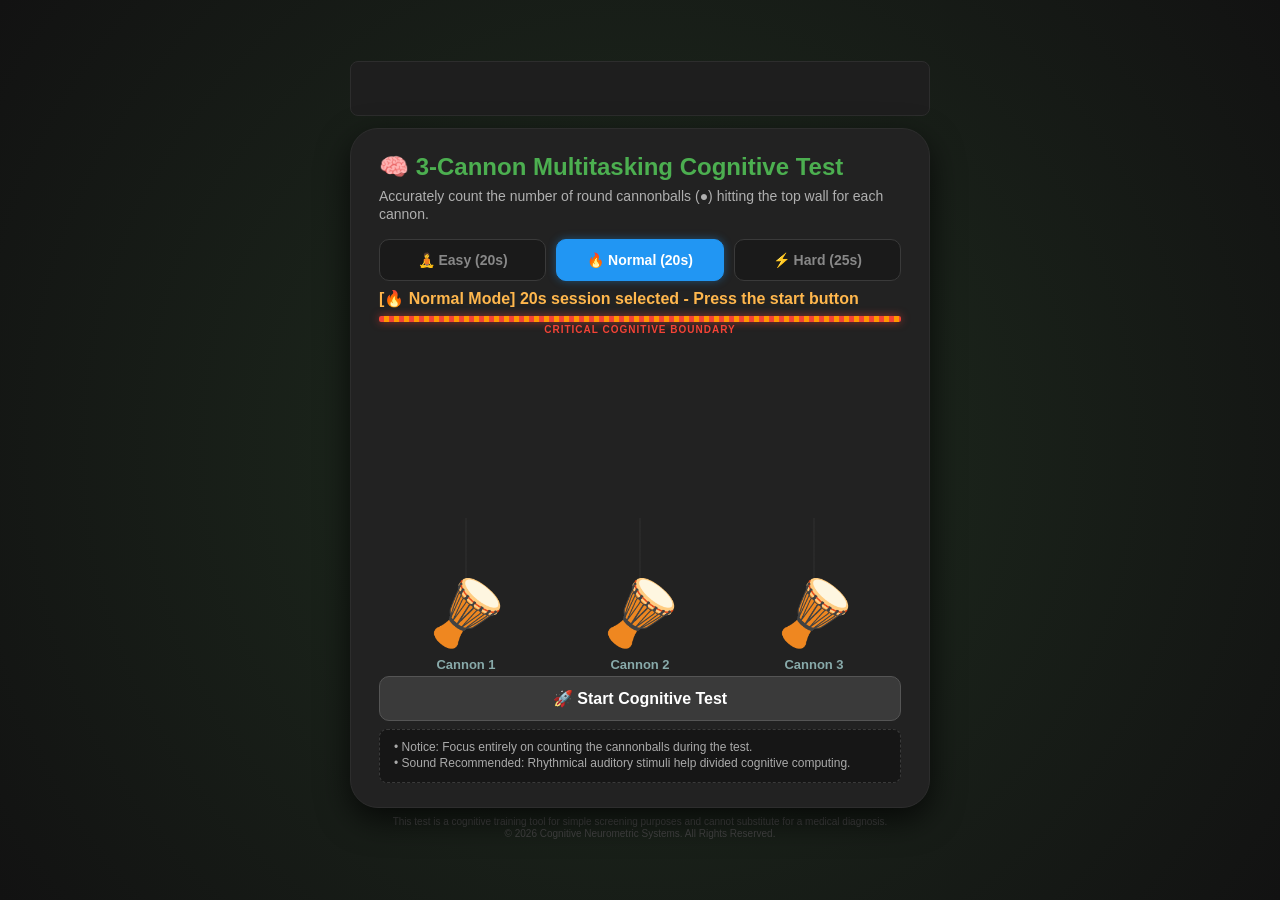
==== cannon/index.html @ 0e3fb5bd "main" ====
<!DOCTYPE html>
<html lang="ko">
<head>
    <meta charset="UTF-8">
    <meta name="viewport" content="width=device-width, initial-scale=1.0, user-scalable=no, viewport-fit=cover">
    <title>3-대포 멀티태스킹 뇌 피지컬 검사 (Cognitive Test)</title>
    <link rel="stylesheet" href="style.css">
</head>
<body>

    <div class="top-ad-container"></div>

    <div id="game-container">
        
        <!-- 1. 플레이 및 준비 대기 화면 -->
        <div id="play-screen">
            <div class="text-left-group">
                <h1 class="title-text" id="cannon-main-title">🧠 3-대포 멀티태스킹 인지 검사</h1>
                <p class="desc-text" id="cannon-main-desc">상단 벽에 부딪히는 동그란 포탄(●)의 개수를 대포별로 정확히 세어보세요.</p>
                
                <div class="difficulty-group">
                    <button id="diff-btn-easy" class="diff-btn">🧘 쉬움 (20초)</button>
                    <button id="diff-btn-normal" class="diff-btn active">🔥 일반 (20초)</button>
                    <button id="diff-btn-hard" class="diff-btn">⚡ 어려움 (25초)</button>
                </div>

                <div id="status-text">[🔥 일반 모드] 20초 세션 선택됨 - 시작 버튼을 누르세요</div>
            </div>

            <div class="upper-barrier">
                <div class="barrier-line"></div>
                <div class="barrier-text" id="cannon-boundary-text">CRITICAL COGNITIVE BOUNDARY</div>
            </div>

            <div class="cannon-area">
                <div class="cannon-wrapper">
                    <div id="cannon-0" class="cannon">🪘</div>
                    <div class="cannon-label" id="cannon-label-0">1번 대포</div>
                    <div id="ball-zone-0" class="ball-path-zone"></div>
                </div>

                <div class="cannon-wrapper">
                    <div id="cannon-1" class="cannon">🪘</div>
                    <div class="cannon-label" id="cannon-label-1">2번 대포</div>
                    <div id="ball-zone-1" class="ball-path-zone"></div>
                </div>

                <div class="cannon-wrapper">
                    <div id="cannon-2" class="cannon">🪘</div>
                    <div class="cannon-label" id="cannon-label-2">3번 대포</div>
                    <div id="ball-zone-2" class="ball-path-zone"></div>
                </div>
            </div>

            <div id="lobby-intro-zone" style="width:100%;">
                <button id="start-btn" class="btn">🚀 뇌 피지컬 검사 시작</button>
                <div class="device-guide-box">
                    <span id="guide-focus">• 안내: 검사 중에는 포탄을 세는 데만 집중하세요.</span><br>
                    <span id="guide-sound">• 소리 권장: 리드미컬한 청각 자극이 분할 인지 연산에 도움을 줍니다.</span>
                </div>
            </div>
        </div>

        <!-- 2. 수량 마킹 입력 화면 -->
        <div id="input-screen">
            <div class="text-left-group">
                <h1 class="title-text" id="input-title" style="color:#2196F3;">📝 수량 마킹 단계</h1>
                <p class="desc-text" id="input-desc" style="margin-bottom:8px;">각 대포가 발사하여 벽에 충돌시킨 포탄의 정확한 총개수를 지정해 주세요.</p>
            </div>

            <div style="flex: 1; display: flex; flex-direction: column; justify-content: center; gap: 4px;">
                <div class="choice-row">
                    <div class="choice-title" id="choice-label-0">🪘 1번 대포 발사 수량 선택</div>
                    <div id="group-0" class="btn-group"></div>
                </div>
                <div class="choice-row">
                    <div class="choice-title" id="choice-label-1">🪘 2번 대포 발사 수량 선택</div>
                    <div id="group-1" class="btn-group"></div>
                </div>
                <div class="choice-row">
                    <div class="choice-title" id="choice-label-2">🪘 3번 대포 발사 수량 선택</div>
                    <div id="group-2" class="btn-group"></div>
                </div>
            </div>

            <button id="submit-btn" class="btn" style="background-color:#4caf50; border-color:#43a047;" disabled>📊 내 두뇌 스펙트럼 확인하기</button>
        </div>

        <!-- 3. 결과 리포트 화면 -->
        <div id="result-screen">
            <div class="text-left-group">
                <h1 class="title-text" id="result-title">📊 종합 진단 리포트</h1>
                <p id="result-meta" class="desc-text" style="color:#888;"></p>
            </div>

            <div style="flex:1; display:flex; flex-direction:column; justify-content:center;">
                <div id="result-score" style="font-size:14px; font-weight:bold; line-height:1.4; white-space:pre-line; color:#ffffff; margin-bottom:12px;"></div>
                
                <div class="choice-row" style="background:#151515; border-color:#252525; padding:12px 14px; border-radius:8px;">
                    <div class="choice-title" id="result-rt-title" style="color:#ffb74d; font-size:13px; font-weight:bold; margin-bottom:6px;">📈 최근 한 달간(4주)의 두뇌 인지 관리 보고서</div>
                    <div id="result-rt" class="result-data-box" style="font-size:12px; line-height:1.6; color:#ddd;"></div>
                </div>
            </div>

            <div style="width:100%;">
                <button id="share-btn" class="btn">🔗 뇌지컬 결과 복사하기 (카톡 자랑용)</button>
                <button id="retry-btn" class="btn">🔄 다음 세션 반복 훈련하기</button>
                <div id="ad-notice-text" style="display:none; font-size:9px; color:#666; margin-top:4px; font-weight:bold;">뇌 휴식을 위해 임시 광고 동기화 중... 잠시만 기다려주세요.</div>
            </div>
        </div>

    </div>

    <footer class="legal-footer">
        <p id="footer-warning">본 검사는 간이 스크리닝 목적의 인지 훈련 도구이며, 의학적 진단을 대체할 수 없습니다.</p>
        <p>© 2026 Cognitive Neurometric Systems. All Rights Reserved.</p>
    </footer>

    <!-- 스크립트 종속성 호출 순서 최적화 -->
    <script src="./js/i18n-cannon.js"></script>
    <script src="./js/cannon-config.js"></script>
    <script src="./js/cannon-core.js"></script>
    <script src="./js/cannon-ui.js"></script>
    
    <script>
        window.addEventListener('DOMContentLoaded', () => {
            // 🌟 1. 로컬스토리지 언어 설정 강제 팩 동기화 (최우선순위)
            if (typeof i18n !== 'undefined') {
                const savedLang = localStorage.getItem('global_lang') || 'en'; // 기본폴백 en
                i18n.setLang(savedLang);
                i18n.updateUITranslations(); // 즉시 영어 치환
            }

            // 2. 외부 게임 엔진 기본 난이도 세션 구동
            if (typeof setDifficulty === 'function') {
                setDifficulty('normal');
            }

            // 난이도 변경 버튼 리스너 바인딩 및 자동 동기화
            document.getElementById('diff-btn-easy').addEventListener('click', () => {
                if (typeof setDifficulty === 'function') setDifficulty('easy');
            });
            document.getElementById('diff-btn-normal').addEventListener('click', () => {
                if (typeof setDifficulty === 'function') setDifficulty('normal');
            });
            document.getElementById('diff-btn-hard').addEventListener('click', () => {
                if (typeof setDifficulty === 'function') setDifficulty('hard');
            });

            document.getElementById('start-btn').addEventListener('click', () => {
                if (typeof startCannonGame === 'function') startCannonGame();
            });
            document.getElementById('submit-btn').addEventListener('click', () => {
                if (typeof submitCannonAnswer === 'function') submitCannonAnswer();
            });
            document.getElementById('retry-btn').addEventListener('click', () => {
                if (typeof resetGame === 'function') resetGame();
            });
            document.getElementById('share-btn').addEventListener('click', () => {
                if (typeof copyToClipboard === 'function') copyToClipboard();
            });
        });
    </script>
</body>
</html>
---- cannon/style.css ----
* {
    box-sizing: border-box;
    -webkit-tap-highlight-color: transparent;
}

body {
    background-color: #121212;
    color: #ffffff;
    font-family: '-apple-system', BlinkMacSystemFont, 'Malgun Gothic', sans-serif;
    display: flex;
    flex-direction: column;
    align-items: center;        
    justify-content: center; 
    min-height: 100dvh;
    height: 100dvh; 
    overflow: hidden; 
    margin: 0;
    padding: 8px;
}

.top-ad-container {
    width: 100%;
    max-width: 420px;
    height: 45px; 
    margin-bottom: 8px;
    background-color: #1e1e1e;
    display: flex;
    align-items: center;
    justify-content: center;
    border-radius: 8px;
    border: 1px solid #2d2d2d;
    flex-shrink: 0;
}

#game-container {
    width: 100%;
    max-width: 420px; 
    height: calc(100dvh - 65px); 
    max-height: 540px; 
    background: #222222; 
    padding: 12px 16px; 
    border-radius: 20px; 
    box-shadow: 0 12px 32px rgba(0,0,0,0.7);
    position: relative;
    text-align: center;
    display: flex;
    flex-direction: column;
    justify-content: space-between; 
    overflow: hidden;
    border: 1px solid #2d2d2d;
}

#play-screen, #input-screen, #result-screen {
    width: 100%;
    height: 100%;
    display: flex;
    flex-direction: column;
    justify-content: space-between;
}

.text-left-group { text-align: left; width: 100%; }
.title-text { font-size: 17px; margin: 0 0 2px 0; color: #4caf50; font-weight: bold; }
.desc-text { font-size: 11px; color: #b0b0b0; margin: 0 0 2px 0; line-height: 1.35; }
#status-text { font-size: 12.5px; margin: 4px 0; font-weight: bold; color: #ffb74d; }

/* ==========================================================================
   ⚙️ [난이도 버튼 그룹] 전 연령대 맞춤형 3단계 탭 레이아웃 (모바일)
   ========================================================================== */
.difficulty-group {
    display: flex;
    justify-content: space-between;
    gap: 6px;
    margin: 8px 0 2px 0;
    width: 100%;
    flex-shrink: 0;
}
.diff-btn {
    flex: 1;
    padding: 8px 0;
    font-size: 11.5px;
    font-weight: bold;
    border-radius: 8px;
    border: 1px solid #3a3a3a;
    background: #1a1a1a;
    color: #888888;
    cursor: pointer;
    transition: all 0.2s ease;
}
/* 일반 모드 선택 시 활성화 상태 */
.diff-btn.active {
    color: #fff;
    background: #2196F3;
    border-color: #2196F3;
    box-shadow: 0 0 8px rgba(33, 150, 243, 0.4);
}
/* 실버 모드 선택 시 활성화 상태 */
#diff-btn-easy.active {
    color: #fff;
    background: #4caf50;
    border-color: #4caf50;
    box-shadow: 0 0 8px rgba(76, 175, 80, 0.4);
}
/* 천재 모드 선택 시 활성화 상태 */
#diff-btn-hard.active {
    color: #fff;
    background: #e91e63;
    border-color: #e91e63;
    box-shadow: 0 0 8px rgba(233, 30, 99, 0.4);
}

/* 상단 물리 장벽 디자인 */
.upper-barrier {
    width: 100%;
    position: relative;
    margin-top: 4px;
    flex-shrink: 0;
}
.barrier-line {
    width: 100%;
    height: 4px;
    background: linear-gradient(90deg, #f44336 25%, #ff9800 25%, #ff9800 50%, #f44336 50%, #f44336 75%, #ff9800 75%);
    background-size: 20px 4px;
    border-radius: 2px;
    box-shadow: 0 0 8px rgba(244, 67, 54, 0.6);
}
.barrier-text {
    font-size: 8px;
    color: #f44336;
    font-weight: bold;
    letter-spacing: 1px;
    text-align: center;
    margin-top: 2px;
}

/* 대포 구역 */
.cannon-area {
    display: flex;
    justify-content: space-around;
    align-items: flex-end;
    position: relative;
    width: 100%;
    flex: 1; 
    margin: 4px 0; 
}
.cannon-wrapper { display: flex; flex-direction: column; align-items: center; width: 80px; position: relative; z-index: 5; transition: opacity 0.3s ease; }
.cannon { font-size: 42px; transition: transform 0.1s ease-out; user-select: none; margin-bottom: 2px; transform-origin: bottom center; }
.recoil { transform: translateY(6px) scaleY(0.75); }
.cannon-label { font-size: 10px; color: #8aa; font-weight: bold; }

/* ==========================================================================
   🌙 [가시성 개선 & 시각 보호] 은은한 달빛 포탄 및 세로 트랙 레일
   ========================================================================== */
.ball-path-zone { 
    position: absolute; 
    bottom: 52px; 
    width: 100%; 
    height: calc(100% - 14px); 
    pointer-events: none; 
    display: flex; 
    justify-content: center;
    /* 눈 피로를 막기 위해 아주 옅은 미세 화이트 레일 라인을 깔아 시선 집중을 돕습니다 */
    background: linear-gradient(90deg, transparent 49%, rgba(255, 255, 255, 0.03) 49%, rgba(255, 255, 255, 0.03) 51%, transparent 51%);
}

.ball { 
    position: absolute; 
    font-size: 26px; /* 포탄을 눈에 잘 띄도록 기존보다 큼직하게 유지 */
    bottom: 0; 
    color: #fcfaf2; /* 💡 자극적인 연두색 대신 부드럽고 차분한 달빛 우유빛 아이보리 백색 선택 */
    animation: fly-dynamic linear forwards; 
    user-select: none; 
    z-index: 10; 
    /* 눈부심 없는 부드러운 화이트 음영 광채로 외곽 경계선을 뚜렷하게 분리 */
    text-shadow: 0 0 6px rgba(255, 255, 255, 0.6);
    filter: drop-shadow(0 2px 5px rgba(0, 0, 0, 0.6));
}

@keyframes fly-dynamic {
    0% { transform: translateY(0) scale(0.85); opacity: 1; }
    12% { opacity: 1; }
    90% { opacity: 1; transform: translateY(calc(var(--travel-dist) * 0.9)) scale(1); }
    100% { 
        transform: translateY(var(--travel-dist)) scale(1.02); 
        opacity: 1; 
    }
}

/* 💥 벽 충돌 폭발 이펙트 부모 틀 정렬 */
.burst-effect {
    position: absolute;
    width: 1px;
    height: 1px;
    pointer-events: none;
    z-index: 99;
}
.particle {
    position: absolute;
    font-size: 14px;
    user-select: none;
    transform: translate(-50%, -50%); 
    animation: explode 0.28s cubic-bezier(0.1, 0.8, 0.4, 1) forwards;
}
@keyframes explode {
    0% { transform: translate(-50%, -50%) scale(0.3); opacity: 1; }
    15% { transform: translate(-50%, -50%) scale(1.2); opacity: 1; }
    100% { transform: translate(calc(-50% + var(--mx)), calc(-50% + var(--my))) scale(0.4); opacity: 0; }
}

.shake-screen { animation: shake 0.15s linear; }
@keyframes shake {
    0% { transform: translate(0, 0); }
    50% { transform: translate(2px, -1px); } 
    100% { transform: translate(0, 0); }
}

.choice-row { margin: 3px 0; background: #1a1a1a; padding: 6px 10px; border-radius: 8px; text-align: left; border: 1px solid #2a2a2a; }
.choice-title { font-size: 11px; font-weight: bold; margin-bottom: 4px; color: #4caf50; }
.btn-group { display: flex; justify-content: space-between; gap: 5px; }
.num-btn { flex: 1; background-color: #2d2d2d; color: white; border: 1px solid #444; padding: 5px 0; font-size: 12.5px; border-radius: 5px; cursor: pointer; transition: all 0.1s ease; font-weight: bold; }
.num-btn.selected { background-color: #2196F3 !important; border-color: #64b5f6 !important; box-shadow: 0 0 8px rgba(33, 150, 243, 0.5); }

.btn { width: 100%; background-color: #3a3a3a; color: white; border: 1px solid #555; padding: 8px 0; font-size: 13.5px; cursor: pointer; border-radius: 8px; transition: all 0.2s ease; font-weight: bold; flex-shrink: 0; }
.btn:disabled { opacity: 0.3; cursor: not-allowed; }
#share-btn { background-color: #2196F3; border-color: #1e88e5; margin-bottom: 4px; }
.result-data-box { margin: 4px 0; line-height: 1.35; font-size: 12px; font-weight: bold; }
.device-guide-box { margin-top: 4px; padding: 5px 8px; background: #161616; border: 1px dashed #3a3a3a; border-radius: 6px; font-size: 9px; line-height: 1.3; color: #aaaaaa; text-align: left; }
.device-guide-box ul { margin: 2px 0 0 0; padding-left: 10px; }
.legal-footer { margin-top: 4px; font-size: 8px; color: #444; text-align: center; line-height: 1.2; width: 100%; max-width: 420px; flex-shrink: 0; }
.legal-footer p { margin: 0; }

/* 🛠️ [수정 완료] 자바스크립트의 display 제어권과 충돌하던 !important 제거 */
#input-screen, #result-screen { display: none; }
#play-screen { display: flex; }

/* ==========================================================================
   [💡 PC 전용 업스케일링 반응형 모드]
   ========================================================================== */
@media (min-width: 768px) {
    body { background: radial-gradient(circle at center, #1f2d1f 0%, #121212 100%); padding: 20px; }
    .top-ad-container { max-width: 580px; height: 55px; margin-bottom: 12px; }
    #game-container { max-width: 580px; height: 680px; max-height: 680px; padding: 24px 28px; border-radius: 28px; }
    .title-text { font-size: 24px; margin-bottom: 6px; }
    .desc-text { font-size: 14px; margin-bottom: 6px; }
    #status-text { font-size: 16px; margin: 8px 0; }
    
    /* PC 환경에서의 난이도 인터페이스 확장 스타일 */
    .difficulty-group { margin: 15px 0 8px 0; gap: 10px; }
    .diff-btn { padding: 12px 0; font-size: 14px; border-radius: 10px; }
    .diff-btn:hover { background-color: #3a3a3a; color: #fff; }

    .upper-barrier { margin-top: 0; margin-bottom: 8px; }
    .barrier-line { height: 6px; }
    .barrier-text { font-size: 10px; }

    .cannon-wrapper { width: 110px; }
    .cannon { font-size: 64px; margin-bottom: 6px; }
    .cannon-label { font-size: 13px; }
    
    .ball-path-zone { 
        bottom: 78px; 
        height: calc(100% - 20px); 
    }
    .ball { font-size: 36px; }

    .choice-row { margin: 6px 0; padding: 10px 16px; border-radius: 12px; }
    .choice-title { font-size: 14px; margin-bottom: 6px; }
    .btn-group { gap: 8px; }
    .num-btn { padding: 8px 0; font-size: 15px; border-radius: 6px; }
    .num-btn:hover { background-color: #3d3d3d; border-color: #666; }
    .btn:hover { background-color: #555; border-color: #777; }
    .btn { padding: 12px 0; font-size: 16px; border-radius: 10px; }
    #share-btn { margin-bottom: 8px; }
    .result-data-box { margin: 8px 0; font-size: 15px; line-height: 1.5; }
    .device-guide-box { margin-top: 8px; padding: 10px 14px; font-size: 12px; border-radius: 8px; }
    .device-guide-box ul { margin-top: 4px; padding-left: 14px; }
    .legal-footer { max-width: 580px; font-size: 10px; margin-top: 8px; }
}

/* 🛠️ [범위 확장] 터치 딜레이 방지 대상을 클릭 가능한 모든 주요 버튼 요소로 지정 */
.diff-btn, .num-btn, .btn {
    touch-action: manipulation;
}
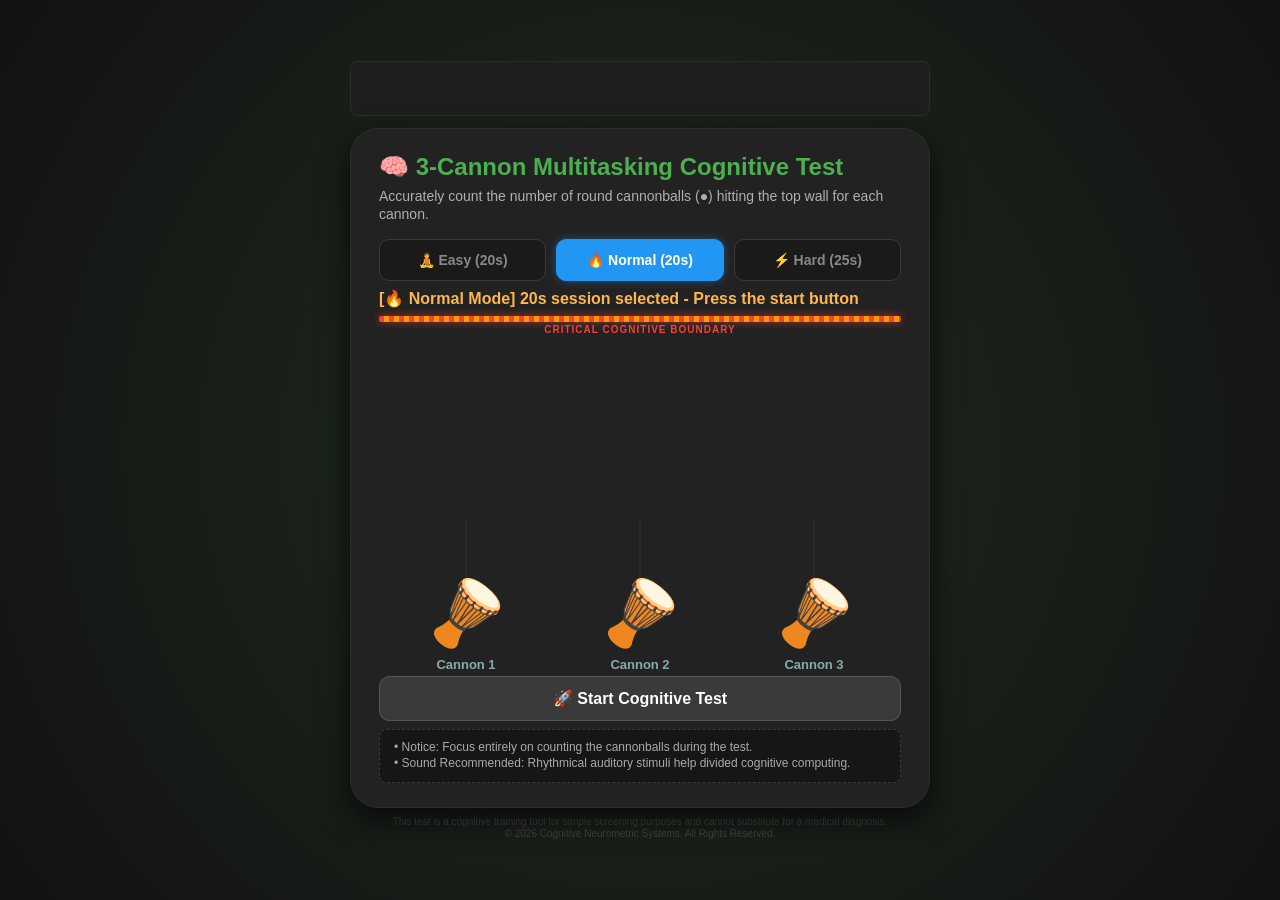
==== commit da52ff75: "update" ====
--- a/cannon/index.html
+++ b/cannon/index.html
@@ -117,6 +117,7 @@
     </footer>
 
     <!-- 스크립트 종속성 호출 순서 최적화 -->
+    <script src="../analytics.js"></script>
     <script src="./js/i18n-cannon.js"></script>
     <script src="./js/cannon-config.js"></script>
     <script src="./js/cannon-core.js"></script>
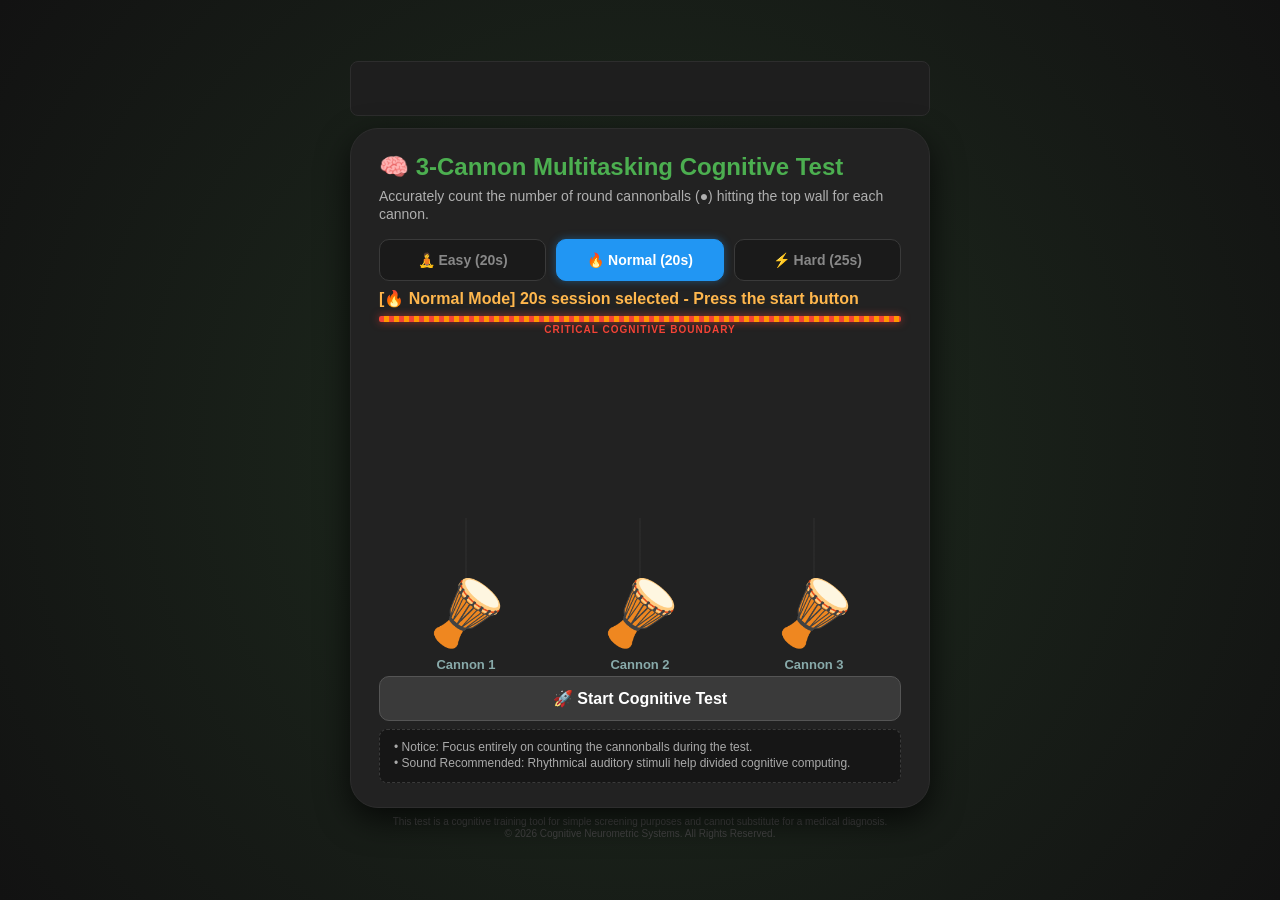
==== commit b4bac5b1: "update" ====
--- a/cannon/index.html
+++ b/cannon/index.html
@@ -1,13 +1,23 @@
 <!DOCTYPE html>
 <html lang="ko">
 <head>
+    <!-- Google Tag Manager -->
+    <script>(function(w,d,s,l,i){w[l]=w[l]||[];w[l].push({'gtm.start':
+    new Date().getTime(),event:'gtm.js'});var f=d.getElementsByTagName(s)[0],
+    j=d.createElement(s),dl=l!='dataLayer'?'&l='+l:'';j.async=true;j.src=
+    'https://www.googletagmanager.com/gtm.js?id='+i+dl;f.parentNode.insertBefore(j,f);
+    })(window,document,'script','dataLayer','GTM-P8ZN8HXP');</script>
+    <!-- End Google Tag Manager -->
     <meta charset="UTF-8">
     <meta name="viewport" content="width=device-width, initial-scale=1.0, user-scalable=no, viewport-fit=cover">
     <title>3-대포 멀티태스킹 뇌 피지컬 검사 (Cognitive Test)</title>
     <link rel="stylesheet" href="style.css">
 </head>
 <body>
-
+    <!-- Google Tag Manager (noscript) -->
+    <noscript><iframe src="https://www.googletagmanager.com/ns.html?id=GTM-P8ZN8HXP"
+    height="0" width="0" style="display:none;visibility:hidden"></iframe></noscript>
+    <!-- End Google Tag Manager (noscript) -->
     <div class="top-ad-container"></div>
 
     <div id="game-container">
@@ -117,7 +127,6 @@
     </footer>
 
     <!-- 스크립트 종속성 호출 순서 최적화 -->
-    <script src="../analytics.js"></script>
     <script src="./js/i18n-cannon.js"></script>
     <script src="./js/cannon-config.js"></script>
     <script src="./js/cannon-core.js"></script>
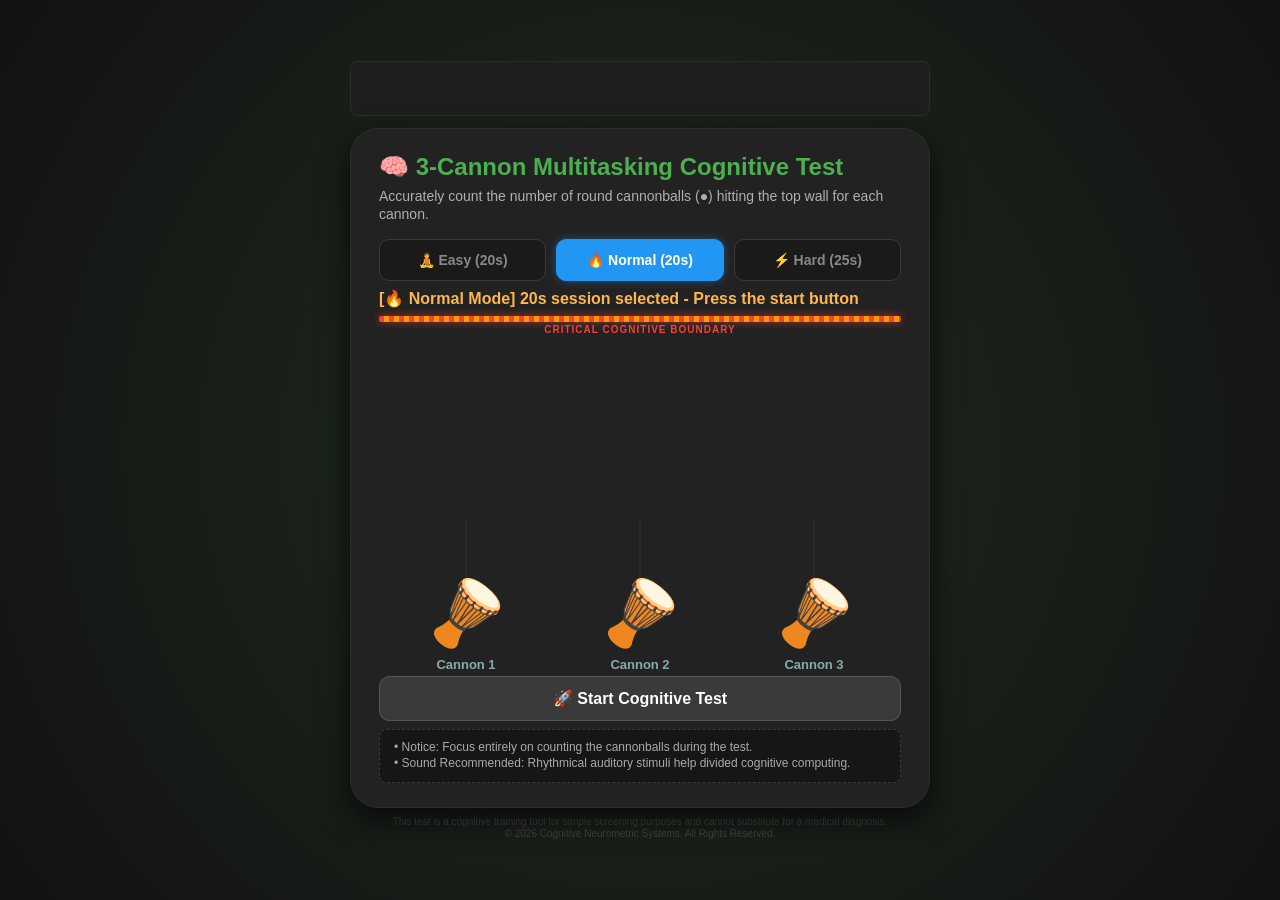
==== commit 4713378d: "update" ====
--- a/cannon/index.html
+++ b/cannon/index.html
@@ -2,6 +2,15 @@
 <html lang="ko">
 <head>
     <!-- Google Tag Manager -->
+     <!-- Google tag (gtag.js) -->
+    <script async src="https://www.googletagmanager.com/gtag/js?id=G-WEYFQRP7YG"></script>
+    <script>
+    window.dataLayer = window.dataLayer || [];
+    function gtag(){dataLayer.push(arguments);}
+    gtag('js', new Date());
+
+    gtag('config', 'G-WEYFQRP7YG');
+    </script>
     <script>(function(w,d,s,l,i){w[l]=w[l]||[];w[l].push({'gtm.start':
     new Date().getTime(),event:'gtm.js'});var f=d.getElementsByTagName(s)[0],
     j=d.createElement(s),dl=l!='dataLayer'?'&l='+l:'';j.async=true;j.src=
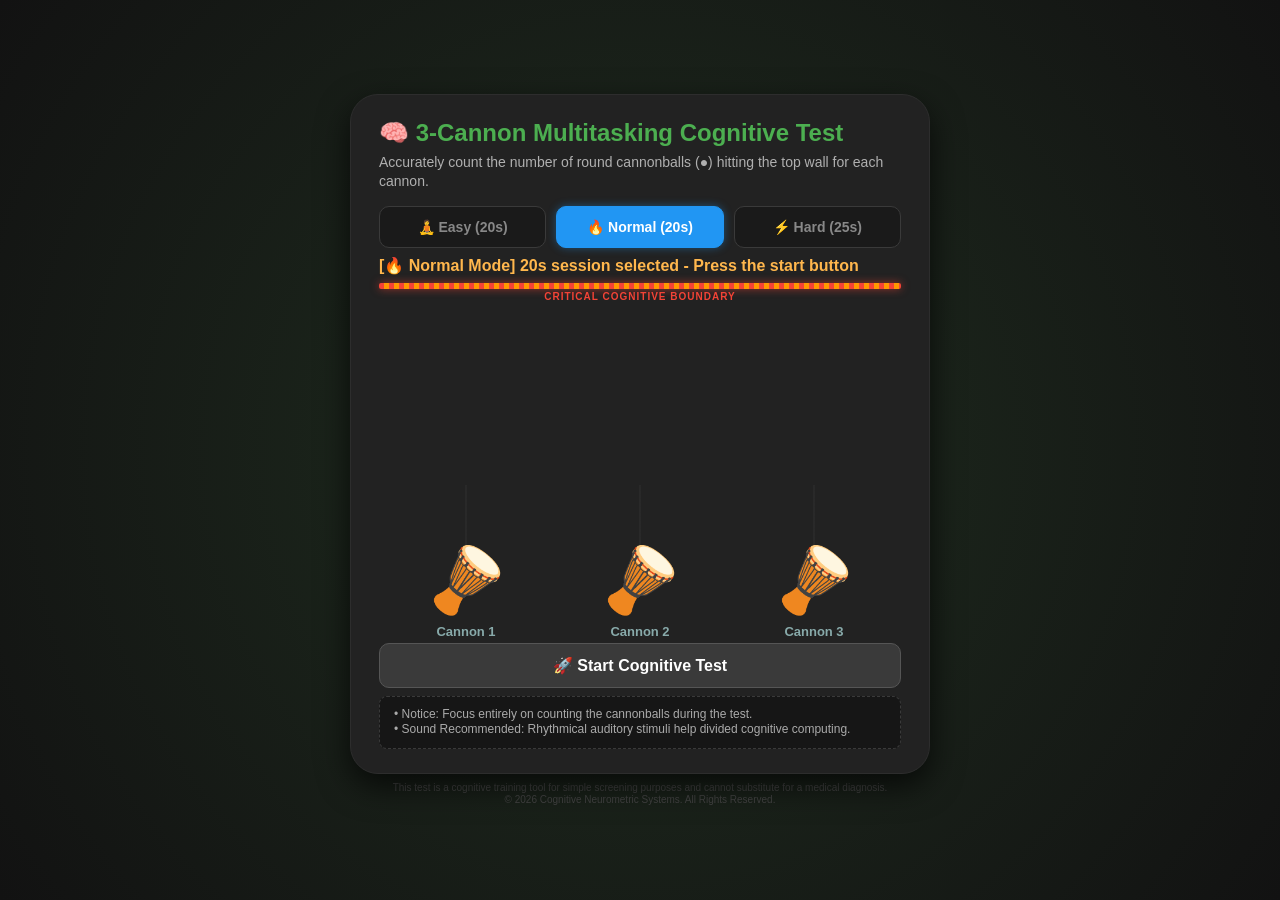
==== commit 947b1e78: "update" ====
--- a/cannon/index.html
+++ b/cannon/index.html
@@ -16,6 +16,9 @@
     j=d.createElement(s),dl=l!='dataLayer'?'&l='+l:'';j.async=true;j.src=
     'https://www.googletagmanager.com/gtm.js?id='+i+dl;f.parentNode.insertBefore(j,f);
     })(window,document,'script','dataLayer','GTM-P8ZN8HXP');</script>
+
+    <script async src="https://pagead2.googlesyndication.com/pagead/js/adsbygoogle.js?client=ca-pub-7102044774234792"
+     crossorigin="anonymous"></script>
     <!-- End Google Tag Manager -->
     <meta charset="UTF-8">
     <meta name="viewport" content="width=device-width, initial-scale=1.0, user-scalable=no, viewport-fit=cover">
@@ -27,8 +30,6 @@
     <noscript><iframe src="https://www.googletagmanager.com/ns.html?id=GTM-P8ZN8HXP"
     height="0" width="0" style="display:none;visibility:hidden"></iframe></noscript>
     <!-- End Google Tag Manager (noscript) -->
-    <div class="top-ad-container"></div>
-
     <div id="game-container">
         
         <!-- 1. 플레이 및 준비 대기 화면 -->
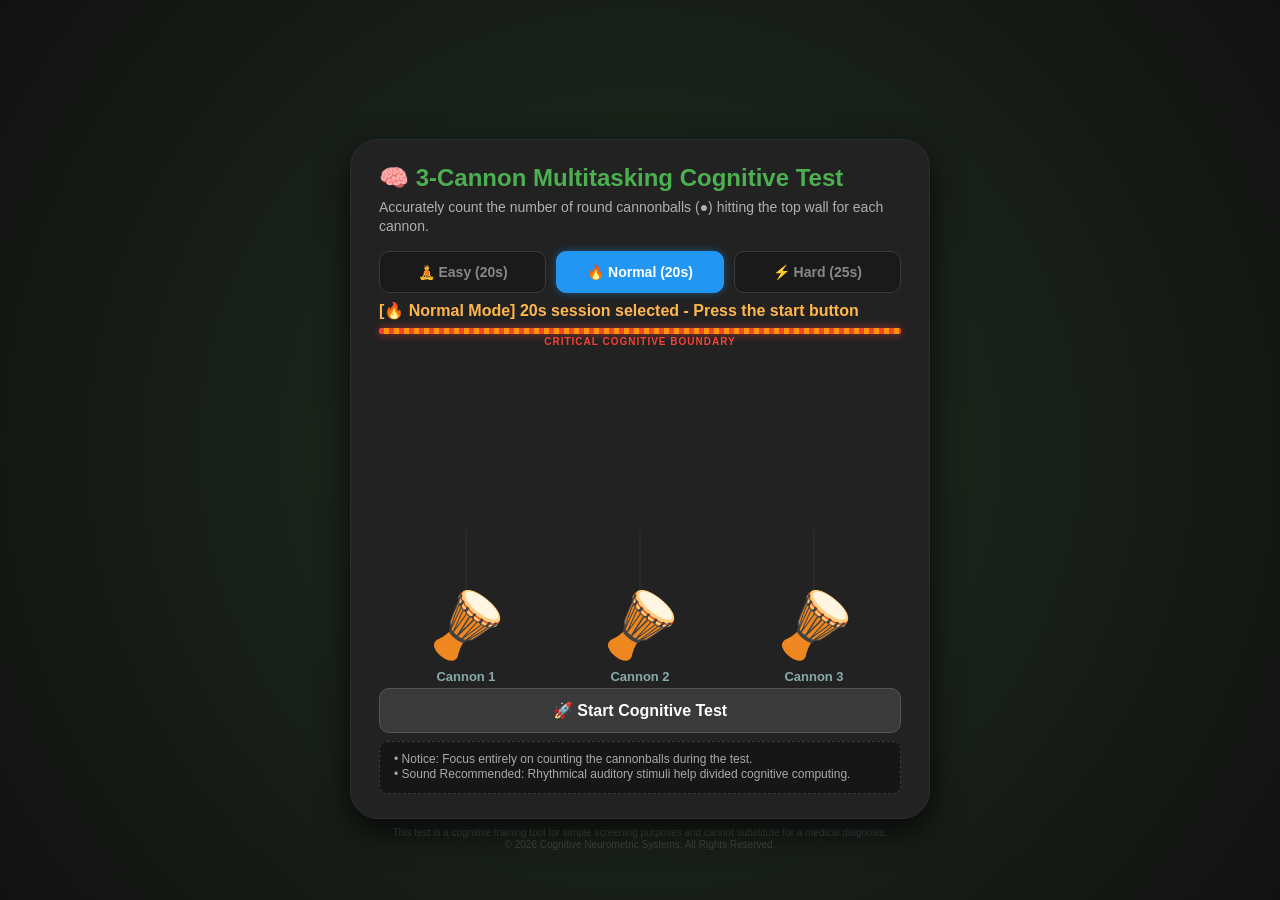
==== commit d58fc1ee: "update" ====
--- a/cannon/index.html
+++ b/cannon/index.html
@@ -30,6 +30,20 @@
     <noscript><iframe src="https://www.googletagmanager.com/ns.html?id=GTM-P8ZN8HXP"
     height="0" width="0" style="display:none;visibility:hidden"></iframe></noscript>
     <!-- End Google Tag Manager (noscript) -->
+    <div class="top-ad-container">
+        <div style="color: #444; font-size: 12px;">
+            <script async src="https://pagead2.googlesyndication.com/pagead/js/adsbygoogle.js?client=ca-pub-7102044774234792"
+                crossorigin="anonymous"></script>
+            <!-- 광고 -->
+            <ins class="adsbygoogle"
+                style="display:inline-block;width:375px;height:90px"
+                data-ad-client="ca-pub-7102044774234792"
+                data-ad-slot="6932099033"></ins>
+            <script>
+                (adsbygoogle = window.adsbygoogle || []).push({});
+            </script>
+        </div>
+    </div>
     <div id="game-container">
         
         <!-- 1. 플레이 및 준비 대기 화면 -->
--- a/cannon/style.css
+++ b/cannon/style.css
@@ -19,17 +19,13 @@
 }
 
 .top-ad-container {
-    width: 100%;
-    max-width: 420px;
-    height: 45px; 
-    margin-bottom: 8px;
-    background-color: #1e1e1e;
-    display: flex;
-    align-items: center;
-    justify-content: center;
-    border-radius: 8px;
-    border: 1px solid #2d2d2d;
-    flex-shrink: 0;
+    height: 90px !important;    /* 높이 90px 고정 */
+    min-height: 90px;          /* 최소 높이 보장 */
+    max-height: 90px;          /* 최대 높이 제한 */
+    overflow: hidden;          /* 내용물이 넘칠 경우 잘라내기 */
+    display: flex;             /* 내부 정렬을 원할 경우 추가 */
+    align-items: center;       /* 세로 중앙 정렬 */
+    justify-content: center;   /* 가로 중앙 정렬 */
 }
 
 #game-container {
@@ -237,7 +233,6 @@
    ========================================================================== */
 @media (min-width: 768px) {
     body { background: radial-gradient(circle at center, #1f2d1f 0%, #121212 100%); padding: 20px; }
-    .top-ad-container { max-width: 580px; height: 55px; margin-bottom: 12px; }
     #game-container { max-width: 580px; height: 680px; max-height: 680px; padding: 24px 28px; border-radius: 28px; }
     .title-text { font-size: 24px; margin-bottom: 6px; }
     .desc-text { font-size: 14px; margin-bottom: 6px; }
